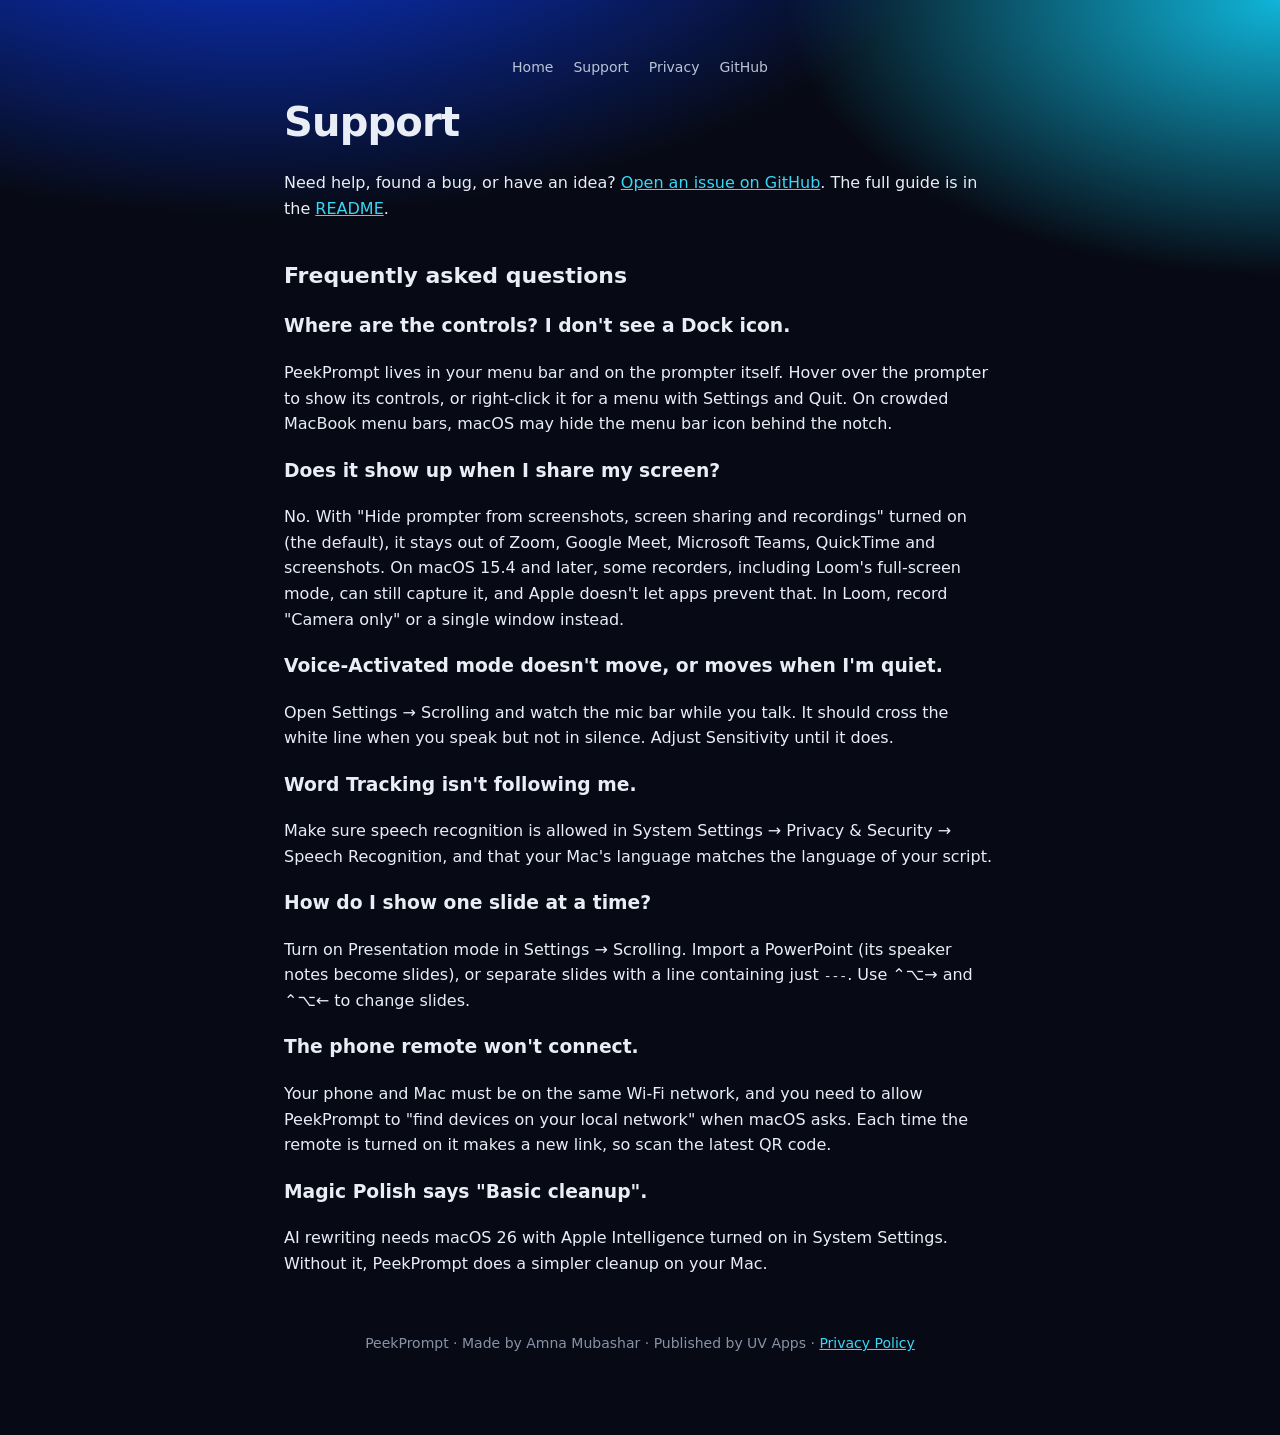
==== docs/support.html @ 4bd7f743 "Prepare App Store release: privacy manifest, version 1.0, website with privacy policy and support Co" ====
<!doctype html>
<html lang="en">
<head>
<meta charset="utf-8">
<meta name="viewport" content="width=device-width, initial-scale=1">
<title>PeekPrompt Support</title>
<link rel="icon" href="icon.png">
<link rel="stylesheet" href="style.css">
</head>
<body>
<main>
  <nav><a href="./">Home</a><a href="support.html">Support</a><a href="privacy.html">Privacy</a><a href="https://github.com/Amna29Mubashar/PeekPrompt">GitHub</a></nav>
  <h1>Support</h1>
  <p>Need help, found a bug, or have an idea? <a href="https://github.com/Amna29Mubashar/PeekPrompt/issues/new">Open an issue on GitHub</a>. The full guide is in the <a href="https://github.com/Amna29Mubashar/PeekPrompt#how-to-use">README</a>.</p>

  <h2>Frequently asked questions</h2>

  <h3>Where are the controls? I don't see a Dock icon.</h3>
  <p>PeekPrompt lives in your menu bar and on the prompter itself. Hover over the prompter to show its controls, or right-click it for a menu with Settings and Quit. On crowded MacBook menu bars, macOS may hide the menu bar icon behind the notch.</p>

  <h3>Does it show up when I share my screen?</h3>
  <p>No. With "Hide prompter from screenshots, screen sharing and recordings" turned on (the default), it stays out of Zoom, Google Meet, Microsoft Teams, QuickTime and screenshots. On macOS 15.4 and later, some recorders, including Loom's full-screen mode, can still capture it, and Apple doesn't let apps prevent that. In Loom, record "Camera only" or a single window instead.</p>

  <h3>Voice-Activated mode doesn't move, or moves when I'm quiet.</h3>
  <p>Open Settings → Scrolling and watch the mic bar while you talk. It should cross the white line when you speak but not in silence. Adjust Sensitivity until it does.</p>

  <h3>Word Tracking isn't following me.</h3>
  <p>Make sure speech recognition is allowed in System Settings → Privacy &amp; Security → Speech Recognition, and that your Mac's language matches the language of your script.</p>

  <h3>How do I show one slide at a time?</h3>
  <p>Turn on Presentation mode in Settings → Scrolling. Import a PowerPoint (its speaker notes become slides), or separate slides with a line containing just <code>---</code>. Use ⌃⌥→ and ⌃⌥← to change slides.</p>

  <h3>The phone remote won't connect.</h3>
  <p>Your phone and Mac must be on the same Wi-Fi network, and you need to allow PeekPrompt to "find devices on your local network" when macOS asks. Each time the remote is turned on it makes a new link, so scan the latest QR code.</p>

  <h3>Magic Polish says "Basic cleanup".</h3>
  <p>AI rewriting needs macOS 26 with Apple Intelligence turned on in System Settings. Without it, PeekPrompt does a simpler cleanup on your Mac.</p>

  <footer>PeekPrompt · Made by Amna Mubashar · Published by UV Apps · <a href="privacy.html">Privacy Policy</a></footer>
</main>
</body>
</html>
---- docs/style.css ----
:root { color-scheme: dark; --accent: #3ad6f5; }
* { box-sizing: border-box; }
body { margin: 0; font-family: -apple-system, BlinkMacSystemFont, "SF Pro Text", system-ui, sans-serif;
       background: radial-gradient(1200px 600px at 20% -10%, #0b3cf0 0%, transparent 60%),
                   radial-gradient(900px 500px at 100% 0%, #10b4d8 0%, transparent 55%), #070a14;
       color: #e9edf5; line-height: 1.6; }
main { max-width: 760px; margin: 0 auto; padding: 56px 24px 80px; }
header { text-align: center; margin-bottom: 40px; }
header img.icon { width: 112px; height: 112px; }
h1 { font-size: 40px; margin: 12px 0 4px; letter-spacing: -0.02em; }
h2 { font-size: 22px; margin-top: 36px; }
p.lead { font-size: 19px; color: #b9c3d6; margin: 0 auto; max-width: 560px; }
a { color: var(--accent); }
.demo { display: block; width: 100%; max-width: 640px; margin: 32px auto; border-radius: 16px; }
.buttons { display: flex; gap: 12px; justify-content: center; flex-wrap: wrap; margin-top: 24px; }
.button { padding: 12px 20px; border-radius: 999px; background: #1b2236; color: #fff; text-decoration: none; font-weight: 600; }
.button.primary { background: linear-gradient(135deg, #0b3cf0, #10b4d8); }
ul { padding-left: 20px; }
li { margin: 6px 0; }
.card { background: rgba(255,255,255,0.05); border: 1px solid rgba(255,255,255,0.08); border-radius: 16px; padding: 20px 24px; }
footer { margin-top: 56px; text-align: center; font-size: 14px; color: #8892a6; }
nav { text-align: center; margin-bottom: 8px; font-size: 14px; }
nav a { margin: 0 10px; text-decoration: none; color: #b9c3d6; }
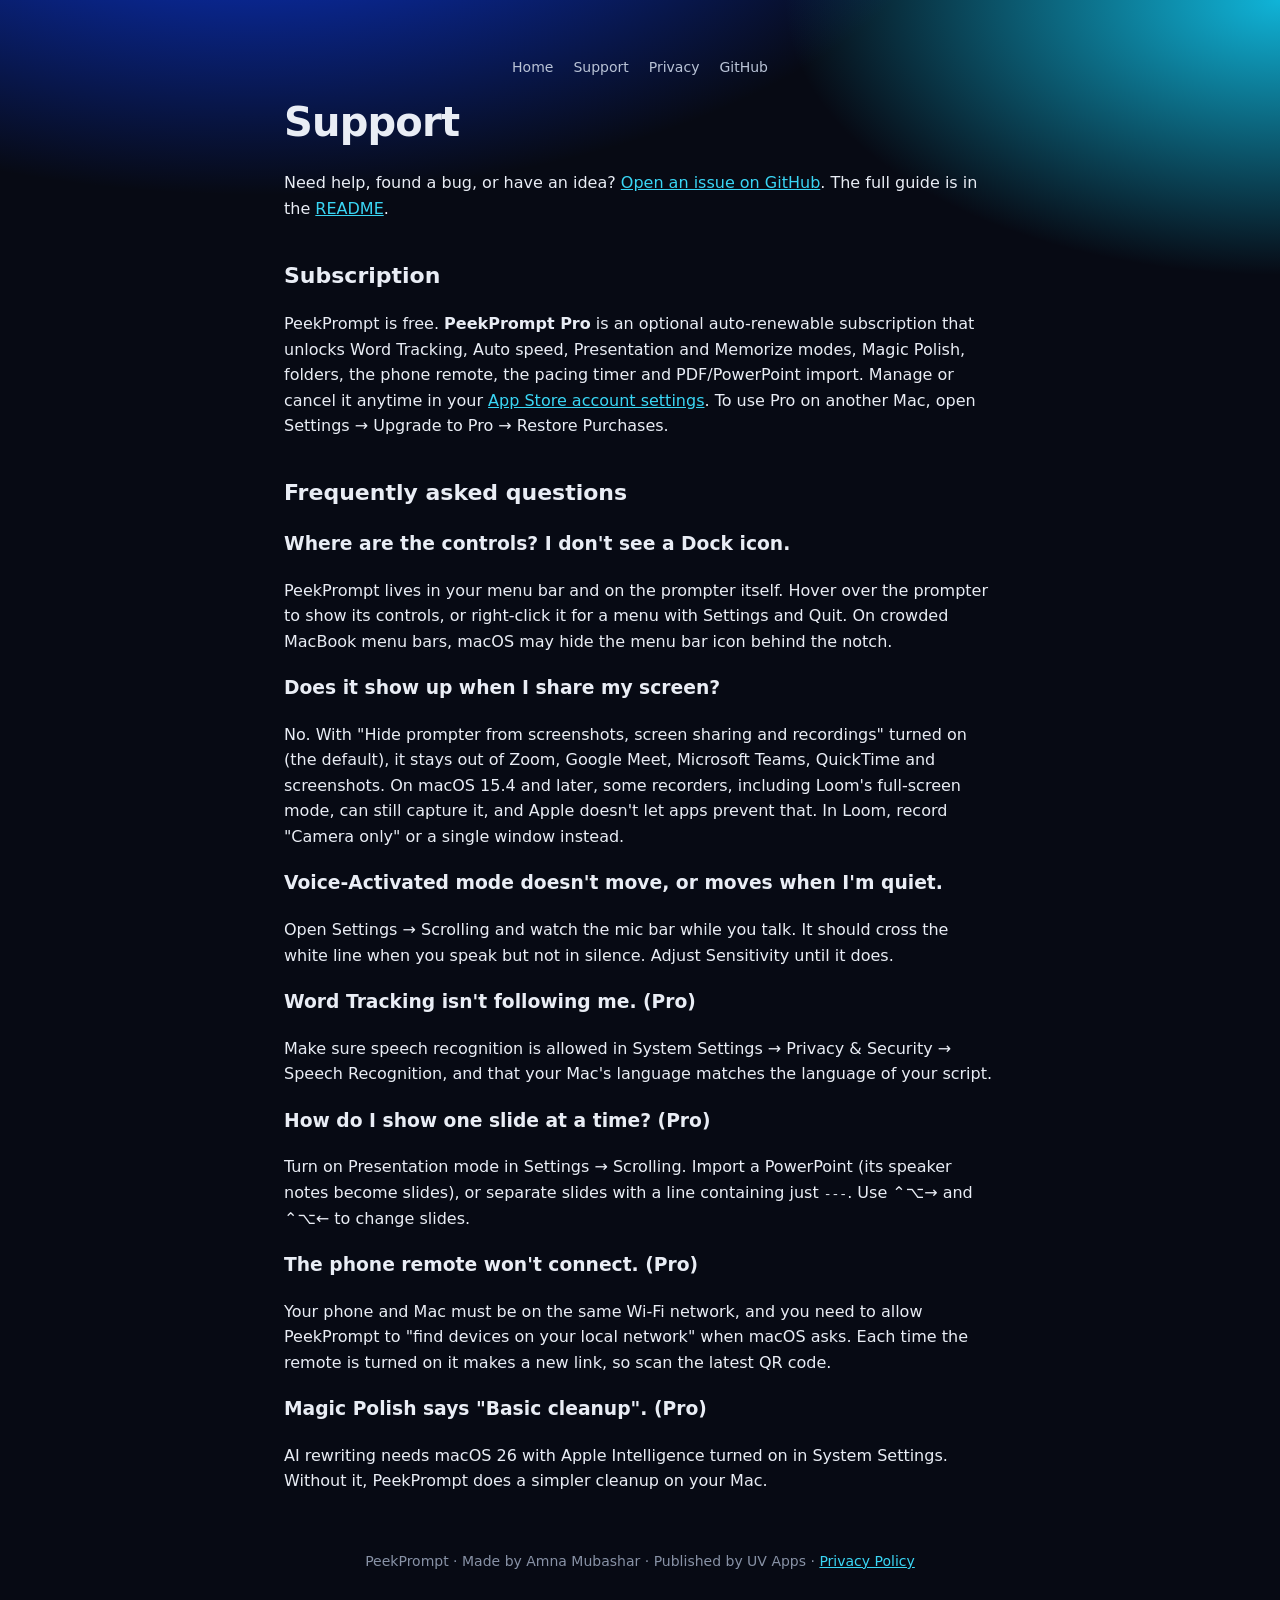
==== commit 857c4164: "Translate Pro and upgrade screens; mark Pro features on the website Co-Authored-By: Claude Opus 5.5 " ====
--- a/docs/support.html
+++ b/docs/support.html
@@ -13,6 +13,9 @@
   <h1>Support</h1>
   <p>Need help, found a bug, or have an idea? <a href="https://github.com/Amna29Mubashar/PeekPrompt/issues/new">Open an issue on GitHub</a>. The full guide is in the <a href="https://github.com/Amna29Mubashar/PeekPrompt#how-to-use">README</a>.</p>
 
+  <h2>Subscription</h2>
+  <p>PeekPrompt is free. <strong>PeekPrompt Pro</strong> is an optional auto-renewable subscription that unlocks Word Tracking, Auto speed, Presentation and Memorize modes, Magic Polish, folders, the phone remote, the pacing timer and PDF/PowerPoint import. Manage or cancel it anytime in your <a href="https://apps.apple.com/account/subscriptions">App Store account settings</a>. To use Pro on another Mac, open Settings → Upgrade to Pro → Restore Purchases.</p>
+
   <h2>Frequently asked questions</h2>
 
   <h3>Where are the controls? I don't see a Dock icon.</h3>
@@ -24,16 +27,16 @@
   <h3>Voice-Activated mode doesn't move, or moves when I'm quiet.</h3>
   <p>Open Settings → Scrolling and watch the mic bar while you talk. It should cross the white line when you speak but not in silence. Adjust Sensitivity until it does.</p>
 
-  <h3>Word Tracking isn't following me.</h3>
+  <h3>Word Tracking isn't following me. (Pro)</h3>
   <p>Make sure speech recognition is allowed in System Settings → Privacy &amp; Security → Speech Recognition, and that your Mac's language matches the language of your script.</p>
 
-  <h3>How do I show one slide at a time?</h3>
+  <h3>How do I show one slide at a time? (Pro)</h3>
   <p>Turn on Presentation mode in Settings → Scrolling. Import a PowerPoint (its speaker notes become slides), or separate slides with a line containing just <code>---</code>. Use ⌃⌥→ and ⌃⌥← to change slides.</p>
 
-  <h3>The phone remote won't connect.</h3>
+  <h3>The phone remote won't connect. (Pro)</h3>
   <p>Your phone and Mac must be on the same Wi-Fi network, and you need to allow PeekPrompt to "find devices on your local network" when macOS asks. Each time the remote is turned on it makes a new link, so scan the latest QR code.</p>
 
-  <h3>Magic Polish says "Basic cleanup".</h3>
+  <h3>Magic Polish says "Basic cleanup". (Pro)</h3>
   <p>AI rewriting needs macOS 26 with Apple Intelligence turned on in System Settings. Without it, PeekPrompt does a simpler cleanup on your Mac.</p>
 
   <footer>PeekPrompt · Made by Amna Mubashar · Published by UV Apps · <a href="privacy.html">Privacy Policy</a></footer>
